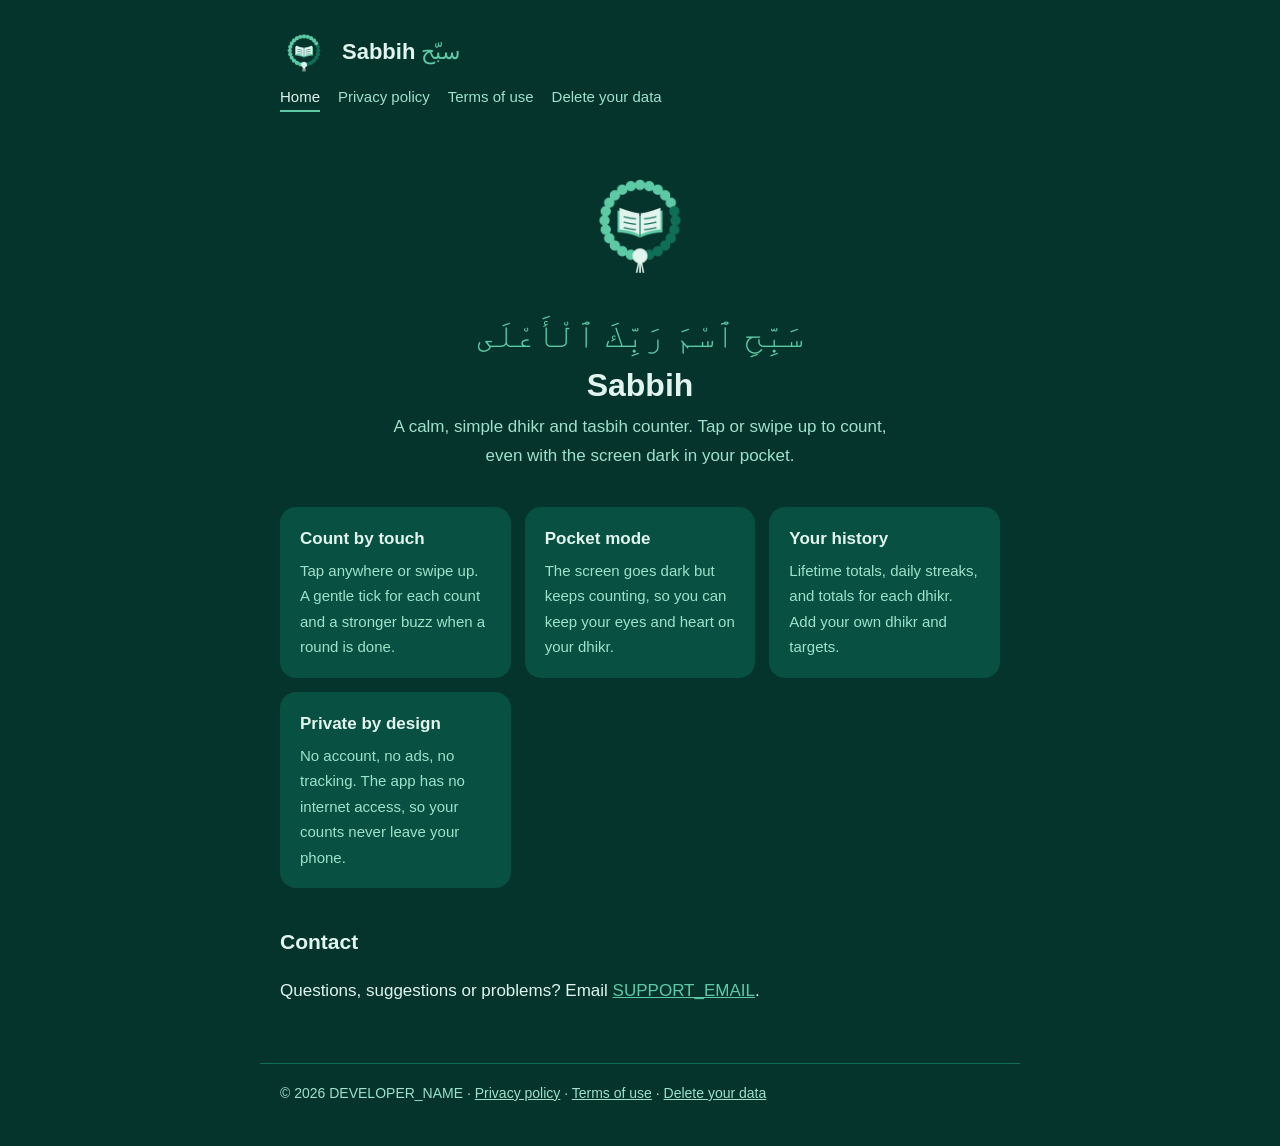
==== index.html @ 2479dce4 "Add Sabbih website: home, privacy policy, terms, data deletion Static site for the Sabbih dhikr coun" ====
<!doctype html>
<html lang="en">
<head>
  <meta charset="utf-8">
  <meta name="viewport" content="width=device-width, initial-scale=1">
  <title>Sabbih: Dhikr and tasbih counter</title>
  <meta name="description" content="Sabbih is a simple dhikr and tasbih counter. Count by tap or swipe, even with the screen dark. No account, no ads, and no data leaves your phone.">
  <link rel="icon" href="icon.png">
  <link rel="stylesheet" href="style.css">
</head>
<body>
  <header>
    <img src="icon.png" alt="">
    <a class="brand" href="index.html">Sabbih<span>سبّح</span></a>
  </header>
  <nav>
    <a href="index.html" aria-current="page">Home</a>
    <a href="privacy.html">Privacy policy</a>
    <a href="terms.html">Terms of use</a>
    <a href="delete-data.html">Delete your data</a>
  </nav>
  <main>
    <section class="hero">
      <img src="icon.png" alt="Sabbih app icon: a ring of prayer beads around an open Quran">
      <p class="ar" lang="ar" dir="rtl">سَبِّحِ ٱسْمَ رَبِّكَ ٱلْأَعْلَى</p>
      <h1>Sabbih</h1>
      <p>A calm, simple dhikr and tasbih counter. Tap or swipe up to count, even with the screen dark in your pocket.</p>
    </section>

    <div class="grid">
      <div class="card">
        <h3>Count by touch</h3>
        <p>Tap anywhere or swipe up. A gentle tick for each count and a stronger buzz when a round is done.</p>
      </div>
      <div class="card">
        <h3>Pocket mode</h3>
        <p>The screen goes dark but keeps counting, so you can keep your eyes and heart on your dhikr.</p>
      </div>
      <div class="card">
        <h3>Your history</h3>
        <p>Lifetime totals, daily streaks, and totals for each dhikr. Add your own dhikr and targets.</p>
      </div>
      <div class="card">
        <h3>Private by design</h3>
        <p>No account, no ads, no tracking. The app has no internet access, so your counts never leave your phone.</p>
      </div>
    </div>

    <h2>Contact</h2>
    <p>Questions, suggestions or problems? Email <a href="mailto:SUPPORT_EMAIL">SUPPORT_EMAIL</a>.</p>
  </main>
  <footer>
    © 2026 DEVELOPER_NAME ·
    <a href="privacy.html">Privacy policy</a> ·
    <a href="terms.html">Terms of use</a> ·
    <a href="delete-data.html">Delete your data</a>
  </footer>
</body>
</html>
---- style.css ----
:root {
  --bg: #04342c;
  --surface: #085041;
  --text: #e1f5ee;
  --muted: #9fe1cb;
  --accent: #5dcaa5;
  --line: #0f6e56;
}
* { box-sizing: border-box; }
html { -webkit-text-size-adjust: 100%; }
body {
  margin: 0;
  background: var(--bg);
  color: var(--text);
  font: 17px/1.7 -apple-system, BlinkMacSystemFont, "Segoe UI", Roboto, "Noto Sans", Arial, sans-serif;
}
a { color: var(--accent); }
header, main, footer { max-width: 760px; margin: 0 auto; padding: 0 20px; }
header { display: flex; align-items: center; gap: 14px; padding-top: 28px; padding-bottom: 8px; }
header img { width: 48px; height: 48px; border-radius: 12px; }
header .brand { font-size: 22px; font-weight: 600; text-decoration: none; color: var(--text); }
header .brand span { color: var(--accent); font-weight: 400; margin-left: 6px; }
nav { max-width: 760px; margin: 0 auto; padding: 0 20px 8px; display: flex; flex-wrap: wrap; gap: 6px 18px; font-size: 15px; }
nav a { text-decoration: none; color: var(--muted); }
nav a[aria-current="page"] { color: var(--text); border-bottom: 2px solid var(--accent); }
main { padding-top: 16px; padding-bottom: 40px; }
h1 { font-size: 32px; line-height: 1.25; margin: 16px 0 4px; }
h2 { font-size: 21px; margin: 36px 0 6px; }
.updated { color: var(--muted); font-size: 15px; margin: 0 0 20px; }
.card { background: var(--surface); border-radius: 16px; padding: 18px 20px; margin: 20px 0; }
.card p { margin: 0; }
ul { padding-left: 22px; }
li { margin: 4px 0; }
.hero { text-align: center; padding: 28px 0 8px; }
.hero img { width: 120px; height: 120px; border-radius: 28px; }
.hero .ar { font-size: 34px; color: var(--accent); margin: 14px auto 0; }
.hero h1 { margin-top: 0; }
.hero p { color: var(--muted); max-width: 520px; margin: 8px auto 0; }
.grid { display: grid; grid-template-columns: repeat(auto-fit, minmax(210px, 1fr)); gap: 14px; margin-top: 28px; }
.grid .card { margin: 0; }
.grid h3 { margin: 0 0 4px; font-size: 17px; }
.grid p { color: var(--muted); font-size: 15px; }
footer { border-top: 1px solid var(--line); padding-top: 18px; padding-bottom: 40px; color: var(--muted); font-size: 14px; }
footer a { color: var(--muted); }
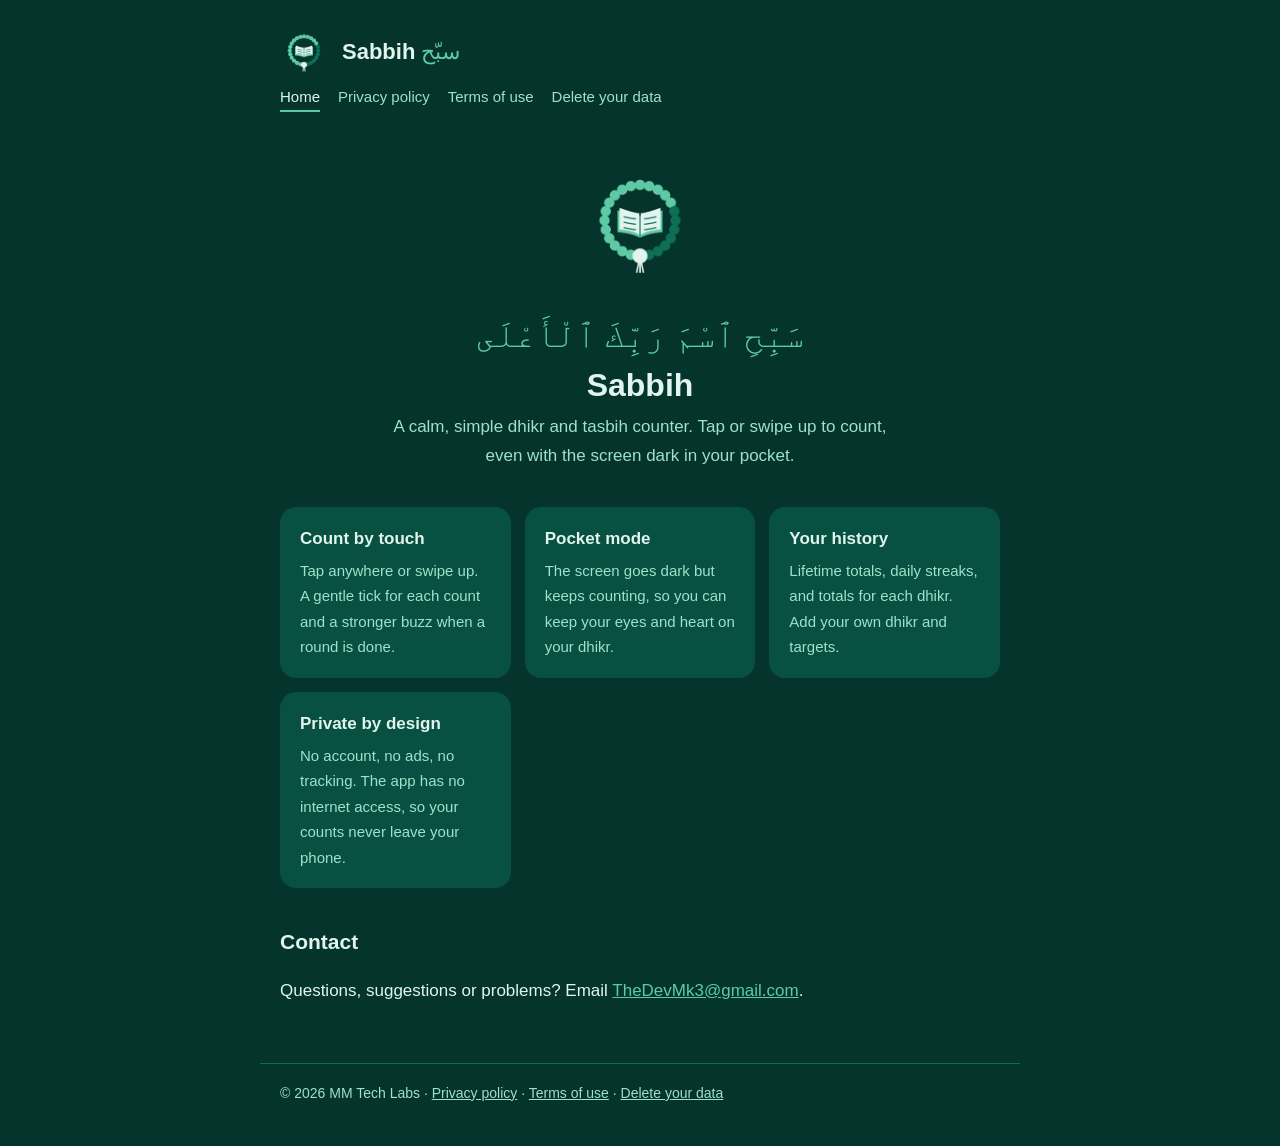
==== commit 7fa359de: "Fill in developer name, support email, and governing law Co-Authored-By: Claude Opus 5.5 <noreply@an" ====
--- a/index.html
+++ b/index.html
@@ -47,10 +47,10 @@
     </div>
 
     <h2>Contact</h2>
-    <p>Questions, suggestions or problems? Email <a href="mailto:SUPPORT_EMAIL">SUPPORT_EMAIL</a>.</p>
+    <p>Questions, suggestions or problems? Email <a href="mailto:TheDevMk3@gmail.com">TheDevMk3@gmail.com</a>.</p>
   </main>
   <footer>
-    © 2026 DEVELOPER_NAME ·
+    © 2026 MM Tech Labs ·
     <a href="privacy.html">Privacy policy</a> ·
     <a href="terms.html">Terms of use</a> ·
     <a href="delete-data.html">Delete your data</a>
